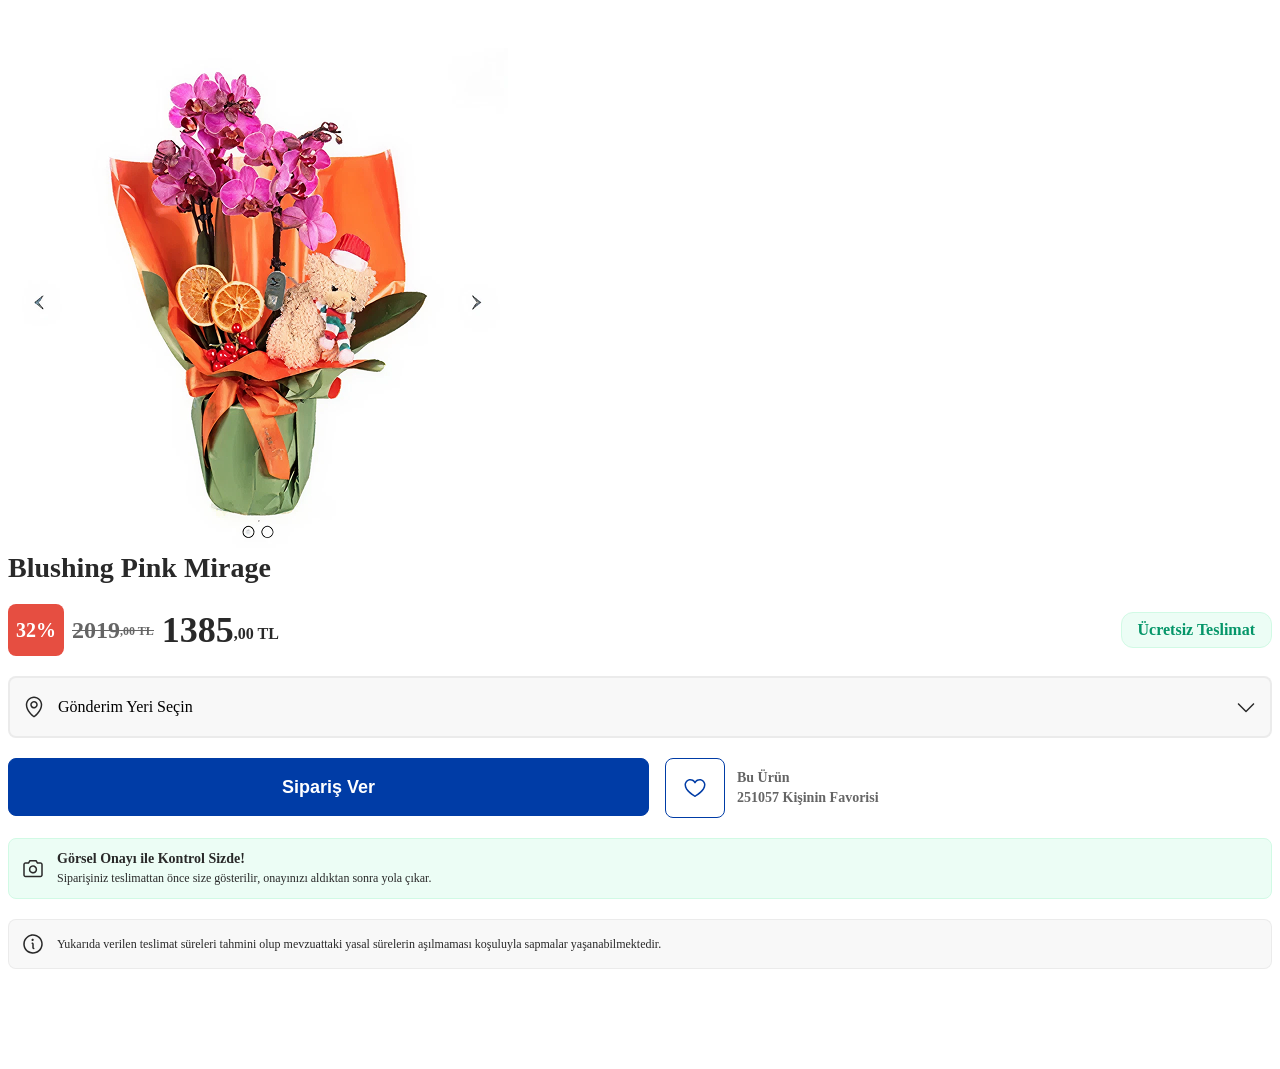
==== adres-secilmedi.html @ fd4423f0 "product detail pages" ====
<!DOCTYPE html>
<html lang="tr">
  <head>
    <meta charset="UTF-8" />
    <meta name="viewport" content="width=device-width, initial-scale=1.0" />
    <meta http-equiv="X-UA-Compatible" content="IE=edge" />
    <title>Adres Seçilmedi</title>
    <!-- Taze Cicek CSS -->
    <link
      rel="stylesheet"
      href="https://www.tazecicek.com/assets/bundle.css?v=1750"
    />
    <link
      rel="stylesheet"
      href="https://www.tazecicek.com/assets/newmenu/css/style.css?v=1750"
    />
    <!-- Custom CSS -->
    <link rel="stylesheet" href="style.css" />
  </head>

  <body style="margin-top: 48px; margin-bottom: 100px">
    <div class="urunmain">
      <div class="container">
        <div class="tc-product-page">
          <div class="row">
            <div class="col-md-6 col-sm-6">
              <img src="tc-images-product-page/product-img.png" />
              <div class="tc-product-favorite-button-wrapper mobile">
                <div class="tc-product-favorite-button">
                  <img
                    src="tc-images-product-page/tc-favorite-icon-active.svg"
                  />
                </div>
              </div>
            </div>
            <!-- Right Block -->
            <div class="col-md-6 col-sm-6" id="sagblokana">
              <div class="tc-product-details">
                <div class="tc-product-title">
                  <h1>Blushing Pink Mirage</h1>
                </div>
                <!-- Price -->
                <div class="tc-product-price-section">
                  <div class="tc-price">
                    <div class="tc-discount-percentage">32%</div>
                    <div class="tc-product-price-old">
                      2019<span>,00 TL</span>
                    </div>
                    <div class="tc-product-price-new">
                      1385<span>,00 TL</span>
                    </div>
                  </div>
                  <div class="tc-delivery-label">Ücretsiz Teslimat</div>
                </div>
                <div class="tc-product-destination-wrapper">
                  <div class="tc-product-destination-section">
                    <!-- Destination Default -->
                    <div class="tc-product-destination default">
                      <span>
                        <img
                          width="24"
                          height="24"
                          src="/tc-images-product-page/destination-black.svg"
                        />
                        Gönderim Yeri Seçin
                      </span>
                      <img src="/tc-images-product-page/tc-caret-down.svg" />
                    </div>

                    <!-- Destination Input Active -->
                    <div class="tc-product-destination active">
                      <img
                        width="24"
                        height="24"
                        src="/tc-images-product-page/destination-black.svg"
                      />
                      <input
                        name="destination"
                        type="text"
                        value="Kadıköy"
                        class="form-control tc-destination-off"
                        placeholder="Mahalleyi, okul, hastane vb. yazın"
                        autocomplete="off"
                      />
                      <input
                        type="image"
                        name="tc-destination-close"
                        class="tc-destination-close"
                        src="/tc-images-product-page/tc-caret-up.svg"
                      />

                      <div class="tc-product-destination-result">
                        <div class="destination-general-info">
                          Göndereceğiniz adrese en yakın mahalle, okul, hastane,
                          avm gibi noktaları yazabilirsiniz.
                        </div>
                        <div class="tc-destination-result-list">
                          <ul>
                            <li data-value="İSTANBUL-ANADOLU">
                              Altıyol Meydanı, Kadıköy Boğa Heykeli, Söğütlü
                              Çeşme Caddesi, Kadıköy/İstanbul
                            </li>
                            <li data-value="İSTANBUL-ANADOLU">
                              Caferağa, Kadıköy Sahili, Kadıköy/İstanbul
                            </li>
                            <li data-value="İSTANBUL-ANADOLU">
                              Kadıköy, Sahrayı Cedit, Kadıköy/İstanbul
                            </li>
                            <li data-value="İSTANBUL-AVRUPA">
                              Kadıköy Mahallesi, Silivri, İSTANBUL-AVRUPA
                            </li>
                            <li data-value="İSTANBUL-ANADOLU">
                              19 Mayıs Mahallesi, Kadıköy, İSTANBUL-ANADOLU
                            </li>
                            <li data-value="İSTANBUL-ANADOLU">
                              Acıbadem Mahallesi, Kadıköy, İSTANBUL-ANADOLU
                            </li>
                            <li data-value="İSTANBUL-ANADOLU">
                              Altıyol Meydanı, Kadıköy, İSTANBUL-ANADOLU
                            </li>
                            <li data-value="İSTANBUL-ANADOLU">
                              Bostancı Mahallesi, Kadıköy, İSTANBUL-ANADOLU
                            </li>
                            <li data-value="İSTANBUL-ANADOLU">
                              Caddebostan Mahallesi, Kadıköy, İSTANBUL-ANADOLU
                            </li>
                          </ul>
                        </div>
                      </div>
                    </div>
                  </div>
                </div>

                <!-- Call to Actions -->
                <div class="tc-product-action-wrapper">
                  <!-- Buttons Desktop-->
                  <div class="tc-product-button-wrapper">
                    <button class="tc-product-button" type="button">
                      Sipariş Ver
                    </button>
                    <div class="tc-product-favorite-button-wrapper">
                      <div class="tc-product-favorite-button">
                        <img
                          src="tc-images-product-page/tc-favorite-icon.svg"
                        />
                        <!-- <img
                          src="tc-images-product-page/tc-favorite-icon-active.svg"
                        /> -->
                      </div>
                      <span>Bu Ürün<br />251057 Kişinin Favorisi</span>
                    </div>
                  </div>
                </div>

                <!-- Mobile Bottom Bar -->
                <div class="tc-product-mobile-bottom">
                  <div class="tc-price">
                    <div class="tc-discount-percentage">32%</div>
                    <div class="tc-bottom-price-wrapper">
                      <div class="tc-product-price-old">
                        2019<span>,00 TL</span>
                      </div>
                      <div class="tc-product-price-new">
                        1385<span>,00 TL</span>
                      </div>
                      <div class="free-delivery-label-mobile">
                        &amp; Ücretsiz Teslimat
                      </div>
                    </div>
                  </div>
                  <button class="tc-product-button" type="button">
                    Sipariş Ver
                  </button>
                </div>

                <!-- Visual Confirmation -->
                <div class="tc-visual-confirmation">
                  <img
                    src="tc-images-product-page/tc-camera.svg"
                    class="tc-camera-icon"
                  />
                  <div class="tc-visual-confirmation-content">
                    Görsel Onayı ile Kontrol Sizde!
                    <span
                      >Siparişiniz teslimattan önce size gösterilir, onayınızı
                      aldıktan sonra yola çıkar.</span
                    >
                  </div>
                </div>

                <!-- Info -->
                <div class="tc-product-info-box">
                  <img
                    src="tc-images-product-page/tc-info.svg"
                    class="tc-info-icon"
                  />
                  <div class="tc-product-info-box-content">
                    Yukarıda verilen teslimat süreleri tahmini olup mevzuattaki
                    yasal sürelerin aşılmaması koşuluyla sapmalar
                    yaşanabilmektedir.
                  </div>
                </div>
              </div>
            </div>
          </div>
        </div>
      </div>
    </div>

    <script src="product-detail.js"></script>
  </body>
</html>
---- style.css ----
.tc-product-details {
  display: flex;
  width: 100%;
  flex-direction: column;
  align-items: flex-start;
  gap: 20px;
  flex: 1 0 0;
}

.tc-product-title h1 {
  color: #292929;
  font-size: 28px;
  font-weight: 600 !important;
  margin: 0;
}

.tc-product-price-section {
  display: flex;
  justify-content: space-between;
  align-items: center;
  width: 100%;
}

.tc-product-price-section .tc-price {
  display: flex;
  align-items: center;
  gap: 8px;
}

.tc-price .tc-product-price-old {
  color: #656565;
  font-size: 24px;
  font-weight: 600 !important;
  line-height: normal;
  position: relative;
  display: inline-block;
}

.tc-price .tc-product-price-old::after {
  content: "";
  position: absolute;
  height: 1px;
  background-color: #656565;
  display: block;
  width: 100%;
  top: 50%;
}

.tc-price .tc-product-price-old span {
  font-size: 12px;
  font-weight: 600 !important;
  display: inline-block;
  vertical-align: middle;
}

.tc-price .tc-product-price-new {
  color: #292929;
  font-size: 36px;
  font-weight: 600 !important;
  position: relative;
  display: inline-block;
}

.tc-price .tc-product-price-new span {
  font-size: 16px;
  font-style: normal;
  font-weight: 600 !important;
  display: inline-block;
  vertical-align: middle;
}

.tc-delivery-label {
  display: flex;
  padding: 8px 16px;
  justify-content: center;
  align-items: center;
  border-radius: 12px;
  border: 1px solid #d1fae5;
  background: #ecfdf5;
  color: #059669;
  text-align: center;
  font-size: 16px;
  font-style: normal;
  font-weight: 600 !important;
}

.tc-discount-percentage {
  display: flex;
  height: 36px;
  padding: 8px;
  justify-content: center;
  align-items: center;
  border-radius: 8px;
  background: #e64e41;
  color: #fff;
  font-size: 20px;
  font-style: normal;
  font-weight: 600 !important;
}

.tc-product-destination {
  display: flex;
  min-height: 58px;
  max-height: 58px;
  padding: 0 12px;
  justify-content: space-between;
  align-items: center;
  align-self: stretch;
  border-radius: 8px;
  border: 2px solid #003ca6;
  background: #003ca6;
}

.tc-product-destination input.tc-destination-on {
  background: #003ca6 !important;
  color: #ffffff !important;
  border: none !important;
  border-radius: 0 !important;
  overflow: hidden;
  text-overflow: ellipsis;
  white-space: nowrap;
  font-size: 14px;
  font-style: normal;
  font-weight: 600 !important;
  line-height: 20px;
  padding: 0 12px;
}

.tc-destination-close {
  width: 24px;
  height: 24px;
}

.tc-product-destination.default {
  border: 2px solid rgba(17, 17, 17, 0.05);
  background: #f8f8f8;
  cursor: pointer;
  user-select: none;
  transition: all 0.3s ease;
}

.tc-product-destination.default:hover {
  background: #e9e9e9;
  transition: all 0.3s ease;
}

.tc-checkbox.tc-fast-delivery-wrapper:hover {
  background: #e9e9e9;
  transition: all 0.3s ease;
}

.tc-product-destination.default span {
  display: flex;
  align-items: center;
  gap: 12px;
  flex: 1 0 0;
}

.tc-product-destination.active {
  border-radius: 8px 8px 0 0;
  border-top: 2px solid #003ca6;
  border-right: 2px solid #003ca6;
  border-left: 2px solid #003ca6;
  border-bottom: none;
  background: #fff;
  position: relative;
  box-sizing: border-box;
}

.tc-product-destination input.tc-destination-off {
  background: #ffffff !important;
  color: #292929 !important;
  border: none !important;
  border-radius: 0 !important;
  overflow: hidden;
  text-overflow: ellipsis;
  white-space: nowrap;
  font-size: 14px;
  font-style: normal;
  font-weight: 600 !important;
  line-height: 20px;
  padding: 0 12px;
}

.tc-product-destination.active {
  display: none;
}

.tc-product-destination-section {
  display: flex;
  flex-direction: column;
  align-items: flex-start;
  gap: 8px;
  align-self: stretch;
}

.tc-date {
  display: flex;
  width: 100%;
  height: 76px;
  padding: 8px;
  flex-direction: column;
  justify-content: center;
  align-items: center;
  gap: 6px;
  align-self: stretch;
  border-radius: 8px;
  border: 1px solid rgba(17, 17, 17, 0.05);
  background: #f8f8f8;
  cursor: pointer;
  user-select: none;
  transition: all 0.3s ease;
}

.tc-date:hover {
  background: #e9e9e9;
  transition: all 0.3s ease;
}

.tc-date.selected {
  cursor: initial;
}

.tc-date .tc-date-date {
  color: #656565;
  text-align: center;
  font-size: 12px;
  font-weight: 600 !important;
  line-height: normal;
}

.tc-date .tc-date-day {
  color: #292929;
  text-align: center;
  font-size: 18px;
  font-weight: 700 !important;
  line-height: 20px;
}

.tc-date.selected {
  border: 2px solid #003ca6;
  background: #003ca6;
}

.tc-date.selected .tc-date-date {
  color: #ffffff;
}

.tc-date.selected .tc-date-day {
  color: #ffffff;
}

.tc-dates {
  display: flex;
  align-items: flex-start;
  gap: 8px;
  align-self: stretch;
}

.tc-date.custom-date-icon {
  gap: 4px;
}

.tc-time {
  width: 100%;
  align-self: stretch;
}

.tc-time-dropdown {
  position: relative;
  width: 100%;
}

.tc-time-select {
  width: 100%;
  min-height: 36px;
  max-height: 36px;
  padding: 0 8px;
  border-radius: 8px;
  border: 2px solid #003ca6;
  background: #003ca6;
  color: #ffffff;
  font-size: 14px;
  font-weight: 700 !important;
  line-height: 20px;
  text-align: center;
  cursor: pointer;
  appearance: none;
  -webkit-appearance: none;
  -moz-appearance: none;
  position: relative;
  transition: all 0.3s ease;
  overflow: visible;
}

.tc-time-dropdown {
  position: relative;
}

.tc-time-dropdown::after {
  content: "";
  position: absolute;
  right: 8px;
  top: 50%;
  transform: translateY(-50%);
  width: 16px;
  height: 16px;
  background-image: url("data:image/svg+xml,%3Csvg xmlns='http://www.w3.org/2000/svg' width='16' height='16' viewBox='0 0 24 24'%3E%3Cpath d='M6 9L12 15L18 9' stroke='white' stroke-width='2.5' stroke-linecap='round' stroke-linejoin='round' fill='none'/%3E%3C/svg%3E");
  background-repeat: no-repeat;
  background-position: center;
  background-size: 16px 16px;
  transition: transform 0.3s ease;
  pointer-events: none;
  z-index: 10;
  display: block;
}

.tc-time-select:focus {
  outline: none;
}

.tc-time-select option {
  background: #ffffff;
  color: #292929;
  padding: 12px;
  font-size: 16px;
  font-weight: 600;
}

.tc-date-wrapper {
  width: 100%;
  display: flex;
  flex-direction: column;
  align-items: flex-start;
  gap: 8px;
}

.tc-checkbox {
  display: flex;
  align-items: center;
  gap: 12px;
  padding: 8px;
  border-radius: 8px;
  background: #f8f8f8;
  border: 1px solid rgba(17, 17, 17, 0.05);
  cursor: pointer;
  user-select: none;
  transition: all 0.3s ease;
}

.tc-checkbox input[type="checkbox"] {
  width: 20px !important;
  height: 20px !important;
  border-radius: 4px !important;
  border: 1px solid rgba(17, 17, 17, 0.05) !important;
  background: #ffffff !important;
  cursor: pointer;
  appearance: none !important;
  -webkit-appearance: none !important;
  -moz-appearance: none !important;
  position: relative;
  flex-shrink: 0;
  margin: 0;
  padding: 0;
  opacity: 0;
  position: absolute;
  z-index: -1;
}

.tc-checkbox input[type="checkbox"]:checked {
  background: #003ca6 !important;
  border-color: #003ca6 !important;
}

.tc-checkbox label {
  color: #292929 !important;
  font-size: 14px !important;
  font-weight: 500 !important;
  cursor: pointer !important;
  margin: 0 !important;
  flex: 1;
  display: flex !important;
  align-items: center;
  gap: 12px;
  position: relative !important;
  padding-left: 28px !important;
}

.tc-checkbox label::before {
  content: "" !important;
  position: absolute !important;
  left: 0 !important;
  width: 20px !important;
  height: 20px !important;
  border-radius: 4px !important;
  border: 1px solid rgba(17, 17, 17, 0.05) !important;
  background: #ffffff !important;
  flex-shrink: 0;
  transition: background-color 0.2s, border-color 0.2s;
}

.tc-checkbox input[type="checkbox"]:checked + label::before {
  background: #003ca6 !important;
  border-color: #003ca6 !important;
}

.tc-checkbox input[type="checkbox"]:not(:checked) + label::before {
  background: #ffffff !important;
  border-color: rgba(17, 17, 17, 0.1) !important;
}

.tc-checkbox label::after {
  content: "" !important;
  position: absolute !important;
  left: 10px !important;
  top: 50% !important;
  transform: translate(-50%, -50%) !important;
  width: 12px !important;
  height: 10px !important;
  background-image: url("data:image/svg+xml,%3Csvg%20width%3D%2212%22%20height%3D%2210%22%20viewBox%3D%220%200%2012%2010%22%20fill%3D%22none%22%20xmlns%3D%22http%3A%2F%2Fwww.w3.org%2F2000%2Fsvg%22%3E%3Cpath%20d%3D%22M4%209.4L0%205.4L1.4%204L4%206.6L10.6%200L12%201.4L4%209.4Z%22%20fill%3D%22white%22%2F%3E%3C%2Fsvg%3E") !important;
  background-repeat: no-repeat !important;
  background-position: center !important;
  background-size: 12px 10px !important;
  opacity: 0;
  transition: opacity 0.2s;
}

.tc-checkbox input[type="checkbox"]:checked + label::after {
  opacity: 1 !important;
}

.tc-checkbox input[type="checkbox"]:not(:checked) + label::after {
  opacity: 0 !important;
}

.tc-fast-delivery-wrapper label span {
  font-weight: 700 !important;
}

.tc-product-destination-wrapper {
  display: flex;
  flex-direction: column;
  align-items: flex-start;
  gap: 12px;
  align-self: stretch;
}

/* Delivery Time Banner */
.tc-delivery-time-banner {
  display: flex;
  align-items: center;
  gap: 12px;
  padding: 12px;
  align-self: stretch;
  border-radius: 8px;
  border: 1px solid #fff3d7;
  background: #fff9ed;
}

.tc-clock-icon,
.tc-warning-icon,
.tc-info-icon,
.tc-track-icon,
.tc-camera-icon {
  width: 24px;
  height: 24px;
  flex-shrink: 0;
}

.tc-delivery-time-content {
  display: flex;
  flex-direction: column;
  align-items: flex-start;
  gap: 4px;
  flex: 1;
}

.tc-delivery-time-header {
  width: 100%;
}

.tc-delivery-time-text {
  color: #292929;
  font-size: 14px;
  font-style: normal;
  font-weight: 700 !important;
  line-height: 20px;
}

.tc-delivery-progress-wrapper {
  width: 100%;
}

.tc-delivery-progress-bar {
  width: 100%;
  height: 4px;
  border-radius: 2px;
  background: #dcdcdc;
  overflow: hidden;
  position: relative;
}

.tc-delivery-progress-fill {
  height: 100%;
  background: #003ca6;
  border-radius: 2px;
  width: 0%;
  transition: width 1s ease-out;
}

.tc-delivery-time-subtext {
  color: #292929;
  font-size: 12px;
  font-style: normal;
  font-weight: 400;
  line-height: 16px;
}

.tc-no-delivery {
  display: flex;
  align-items: center;
  gap: 12px;
  padding: 12px;
  align-self: stretch;
  border-radius: 8px;
  border: 1px solid #fee2e2;
  background: #fef2f2;
}

.tc-no-delivery-content {
  color: #292929;
  font-size: 16px;
  font-style: normal;
  font-weight: 700 !important;
  line-height: normal;
}

.tc-no-same-day-delivery {
  display: flex;
  align-items: flex-start;
  gap: 12px;
  padding: 12px;
  align-self: stretch;
  border-radius: 8px;
  border: 1px solid #fee2e2;
  background: #fef2f2;
  flex-direction: column;
}

.tc-no-same-day-delivery-content {
  color: #292929;
  font-size: 16px;
  font-style: normal;
  font-weight: 700 !important;
  line-height: normal;
  display: flex;
  align-items: center;
  gap: 12px;
  align-self: stretch;
}

.tc-product-action-wrapper {
  display: flex;
  flex-direction: column;
  align-items: flex-start;
  gap: 12px;
  align-self: stretch;
}

.tc-shipment-request-wrapper {
  display: flex;
  padding: 8px;
  justify-content: space-between;
  align-items: center;
  border-radius: 16px;
  border: 1px solid rgba(17, 17, 17, 0.05);
  background: #f8f8f8;
  width: 100%;
  padding-left: 12px !important;
}

.tc-shipment-request-wrapper label {
  font-size: 16px !important;
}

.tc-shipment-delivery-label {
  display: flex;
  padding: 8px 16px;
  justify-content: center;
  align-items: center;
  gap: 8px;
  border-radius: 12px;
  border: 1px solid #d1fae5;
  background: #ecfdf5;
  transition: background-color 0.2s ease, border-color 0.2s ease;
}

.tc-shipment-delivery-label span {
  font-weight: 700 !important;
}

.tc-shipment-request-wrapper:has(input[type="checkbox"]:checked) {
  background: #ffffff;
  border-color: rgba(17, 17, 17, 0.1);
}

.tc-product-button {
  display: flex;
  height: 58px;
  justify-content: center;
  align-items: center;
  flex: 1 0 0;
  color: #fff;
  font-size: 18px;
  font-style: normal;
  font-weight: 600 !important;
  line-height: 24px;
  border-radius: 8px;
  background: #003ca6;
  border: 1px solid #003ca6;
  padding: 0 16px;
  user-select: none;
  transition: all 0.3s ease;
}

.tc-product-button:hover {
  border: 1px solid #003ca6;
  color: #003ca6;
  background-color: #e7f0ff;
  transition: all 0.3s ease;
}

.tc-product-button[disabled] {
  background-color: #dcdcdc;
  border-color: #dcdcdc;
  color: rgba(17, 17, 17, 0.3);
}

.tc-btn-same-day-delivery-products .tc-caret-right {
  background-image: url("data:image/svg+xml,%3Csvg%20xmlns='http://www.w3.org/2000/svg'%20width='20'%20height='20'%20viewBox='0%200%2020%2020'%20fill='none'%3E%3Cpath%20d='M14.4133%2010.6632L8.16331%2016.9132C7.98719%2017.0894%207.74832%2017.1883%207.49925%2017.1883C7.25017%2017.1883%207.0113%2017.0894%206.83518%2016.9132C6.65906%2016.7371%206.56012%2016.4983%206.56012%2016.2492C6.56012%2016.0001%206.65906%2015.7612%206.83518%2015.5851L12.4219%209.99997L6.83675%204.41325C6.74954%204.32604%206.68036%204.22251%206.63317%204.10857C6.58597%203.99463%206.56168%203.87251%206.56168%203.74918C6.56168%203.62586%206.58597%203.50374%206.63317%203.3898C6.68036%203.27586%206.74954%203.17233%206.83675%203.08512C6.92395%202.99792%207.02748%202.92874%207.14142%202.88155C7.25536%202.83435%207.37748%202.81006%207.50081%202.81006C7.62414%202.81006%207.74626%202.83435%207.8602%202.88155C7.97414%202.92874%208.07767%202.99792%208.16487%203.08512L14.4149%209.33512C14.5022%209.42232%2014.5714%209.5259%2014.6186%209.63991C14.6658%209.75392%2014.69%209.87612%2014.6898%209.99951C14.6897%2010.1229%2014.6652%2010.245%2014.6177%2010.3589C14.5703%2010.4728%2014.5008%2010.5763%2014.4133%2010.6632Z'%20fill='white'/%3E%3C/svg%3E");
  background-repeat: no-repeat;
  background-position: center;
  background-size: 20px 20px;
  width: 20px;
  height: 20px;
  margin-left: 8px;
  transition: all 0.3s ease;
}

.tc-product-button:hover .tc-caret-right {
  background-image: url("data:image/svg+xml,%3Csvg%20xmlns='http://www.w3.org/2000/svg'%20width='20'%20height='20'%20viewBox='0%200%2020%2020'%20fill='none'%3E%3Cpath%20d='M14.4133%2010.6632L8.16331%2016.9132C7.98719%2017.0894%207.74832%2017.1883%207.49925%2017.1883C7.25017%2017.1883%207.0113%2017.0894%206.83518%2016.9132C6.65906%2016.7371%206.56012%2016.4983%206.56012%2016.2492C6.56012%2016.0001%206.65906%2015.7612%206.83518%2015.5851L12.4219%209.99997L6.83675%204.41325C6.74954%204.32604%206.68036%204.22251%206.63317%204.10857C6.58597%203.99463%206.56168%203.87251%206.56168%203.74918C6.56168%203.62586%206.58597%203.50374%206.63317%203.3898C6.68036%203.27586%206.74954%203.17233%206.83675%203.08512C6.92395%202.99792%207.02748%202.92874%207.14142%202.88155C7.25536%202.83435%207.37748%202.81006%207.50081%202.81006C7.62414%202.81006%207.74626%202.83435%207.8602%202.88155C7.97414%202.92874%208.07767%202.99792%208.16487%203.08512L14.4149%209.33512C14.5022%209.42232%2014.5714%209.5259%2014.6186%209.63991C14.6658%209.75392%2014.69%209.87612%2014.6898%209.99951C14.6897%2010.1229%2014.6652%2010.245%2014.6177%2010.3589C14.5703%2010.4728%2014.5008%2010.5763%2014.4133%2010.6632Z'%20fill='%23003CA6'/%3E%3C/svg%3E");
  transition: all 0.3s ease;
}

.tc-product-favorite-button {
  display: flex;
  width: 58px;
  height: 58px;
  justify-content: center;
  align-items: center;
  border-radius: 8px;
  background-color: #fff;
  border: 1px solid #003ca6;
  transition: all 0.3s ease;
  cursor: pointer;
}

.tc-product-favorite-button:hover {
  background-color: #e7f0ff;
  transition: all 0.3s ease;
}

.tc-product-favorite-button img {
  width: 24px;
  height: 24px;
}

.tc-product-button-wrapper {
  display: flex;
  align-items: flex-start;
  gap: 16px;
  align-self: stretch;
}

.tc-product-favorite-button-wrapper {
  display: flex;
  align-items: center;
  gap: 12px;
  flex: 1 0 0;
}

.tc-product-favorite-button-wrapper span {
  color: #656565;
  font-size: 14px;
  font-style: normal;
  font-weight: 600 !important;
  line-height: 20px;
}

.tc-product-action-wrapper .tc-btn-same-day-delivery-products {
  display: flex;
}

.tc-product-action-wrapper:has(
    .tc-shipment-request-wrapper input[type="checkbox"]:checked
  )
  .tc-product-button {
  display: flex;
}

.tc-product-action-wrapper:has(
    .tc-shipment-request-wrapper input[type="checkbox"]:checked
  )
  .tc-btn-same-day-delivery-products {
  display: none;
}

.tc-visual-confirmation {
  display: flex;
  padding: 12px;
  align-items: center;
  gap: 12px;
  align-self: stretch;
  border-radius: 8px;
  border: 1px solid #d1fae5;
  background: #ecfdf5;
}

.tc-visual-confirmation-content {
  display: flex;
  flex-direction: column;
  align-items: flex-start;
  gap: 4px;
  flex: 1 0 0;
  color: #292929;
  font-size: 14px;
  font-style: normal;
  font-weight: 700 !important;
}

.tc-visual-confirmation-content span {
  font-size: 12px;
  font-weight: 400 !important;
}

.tc-product-info-box {
  display: flex;
  padding: 12px;
  align-items: center;
  gap: 12px;
  align-self: stretch;
  border-radius: 8px;
  border: 1px solid rgba(17, 17, 17, 0.05);
  background: #f8f8f8;
}

.tc-product-info-box-content {
  display: flex;
  flex-direction: column;
  align-items: flex-start;
  gap: 4px;
  flex: 1 0 0;
  color: #292929;
  font-size: 12px;
  font-style: normal;
  font-weight: 400 !important;
}

.tc-product-destination-result {
  z-index: 9999;
  width: -webkit-fill-available;
  max-width: 100%;
  min-width: -webkit-fill-available;
  display: block;
  font-size: 16px;
  list-style-type: none;
  border-top: none;
  position: absolute;
  border-radius: 0 0 8px 8px;
  border-right: 2px solid #003ca6;
  border-bottom: 2px solid #003ca6;
  border-left: 2px solid #003ca6;
  background: #fff;
  box-shadow: 0px 16px 8px 0 rgba(78, 81, 83, 0.2);
  top: calc(100% - 2px);
  left: -2px;
  right: -2px;
}

.destination-general-info {
  color: #656565;
  font-size: 14px;
  font-style: normal;
  font-weight: 600 !important;
  padding: 8px;
}

.tc-destination-result-list ul {
  margin-left: auto;
  margin-right: auto;
  color: #292929;
  list-style: none;
  -webkit-padding-start: 0px;
  overflow-x: hidden;
  max-height: 300px;
}

.tc-destination-result-list ul li {
  padding-top: 12px;
  padding-bottom: 12px;
  padding-left: 40px;
  padding-right: 12px;
  list-style-type: none;
  text-align: left;
  font-size: 14px;
  color: #292929;
  text-transform: capitalize;
  font-weight: 400 !important;
  height: auto;
  line-height: 21px;
  border-bottom: 1px solid rgba(17, 17, 17, 0.05);
  cursor: pointer;
  background-image: url(tc-images-product-page/destination-blue.svg);
  background-repeat: no-repeat;
  background-size: 20px;
  background-position: 12px 12px;
}

.tc-destination-result-list ul li:hover {
  background-color: #f8f8f8;
}

.tc-same-day-delivery-products {
  display: flex;
  width: 100%;
  padding: 12px;
  flex-direction: column;
  align-items: flex-start;
  gap: 12px;
  border-radius: 8px;
  border: 1px solid rgba(17, 17, 17, 0.05);
  background: #e7f0ff;
}

.tc-same-day-delivery-products .tc-title {
  display: flex;
  justify-content: space-between;
  align-items: center;
  align-self: stretch;
}

.tc-same-day-delivery-products .tc-title .tc-title-left {
  display: flex;
  align-items: center;
  gap: 8px;
  color: #292929;
  font-size: 16px;
  font-style: normal;
  font-weight: 700 !important;
  line-height: normal;
}

.tc-same-day-delivery-products .tc-title .tc-title-right {
  display: flex;
  justify-content: center;
  align-items: center;
  gap: 4px;
  color: #003ca6;
  font-size: 16px;
  font-style: normal;
  font-weight: 700 !important;
  line-height: normal;
  text-decoration-line: underline;
  text-decoration-style: solid;
  text-decoration-skip-ink: none;
  text-decoration-thickness: auto;
  text-underline-offset: auto;
  text-underline-position: from-font;
}

.tc-same-day-products-wrapper {
  display: flex;
  align-items: flex-start;
  align-content: flex-start;
  gap: 12px;
  align-self: stretch;
  flex-wrap: wrap;
}

.tc-same-day-product-item {
  display: flex;
  min-width: 240px;
  padding: 8px;
  align-items: center;
  gap: 12px;
  flex: 1 0 0;
  border-radius: 8px;
  border: 1px solid rgba(17, 17, 17, 0.05);
  background: #fff;
  transition: all 0.3s ease;
}

.tc-same-day-product-item:hover {
  background: #f8f8f8;
  transition: all 0.3s ease;
}

.tc-same-day-product-item img {
  display: flex;
  width: 64px;
  height: 64px;
  border-radius: 8px;
  border: 1px solid rgba(17, 17, 17, 0.05);
  background-color: white;
}

.tc-same-day-product-details {
  display: flex;
  flex-direction: column;
  align-items: flex-start;
  gap: 16px;
  flex: 1 0 0;
}

.tc-same-day-product-details .tc-product-name {
  display: -webkit-box;
  -webkit-box-orient: vertical;
  -webkit-line-clamp: 1;
  align-self: stretch;
  overflow: hidden;
  color: #292929;
  text-overflow: ellipsis;
  font-size: 14px;
  font-style: normal;
  font-weight: 700 !important;
  line-height: 16px;
}

.tc-same-day-product-details .tc-price {
  display: flex;
  align-items: center;
  gap: 4px;
  flex: 1 0 0;
}

.tc-same-day-product-details .tc-price .tc-discount-percentage {
  font-size: 14px;
  display: flex;
  height: 24px;
  padding: 4px;
  border-radius: 4px;
  justify-content: center;
  align-items: center;
  line-height: normal;
}

.tc-same-day-product-details .tc-price .tc-product-price-old {
  font-size: 12px;
}

.tc-same-day-product-details .tc-price .tc-product-price-old span {
  font-size: 8px;
}

.tc-same-day-product-details .tc-price .tc-product-price-new {
  font-size: 16px;
}

.tc-same-day-product-details .tc-price .tc-product-price-new span {
  font-size: 10px;
}

.tc-time-mobile {
  display: none;
}

.tc-product-mobile-bottom {
  position: fixed;
  align-items: center;
  bottom: 0;
  left: 0;
  padding: 8px;
  z-index: 999;
  width: 100%;
  background-color: white;
  box-shadow: 0 -5px 10px 0 rgba(0, 0, 0, 0.06);
  gap: 12px;
  display: none;
}

.tc-bottom-price-wrapper {
  display: flex;
  flex-direction: column;
  align-items: flex-start;
  justify-content: center;
}

.tc-product-mobile-bottom .tc-price {
  display: flex;
  height: -webkit-fill-available;
  gap: 8px;
  align-items: center;
  flex: 0 0 54%;
}

.tc-product-mobile-bottom button.tc-product-button {
  font-size: 18px;
}

.tc-product-mobile-bottom .tc-discount-percentage {
  height: 100%;
  font-size: 14px;
}

.tc-bottom-price-wrapper .tc-product-price-old {
  font-size: 12px;
}

.tc-bottom-price-wrapper .tc-product-price-old span {
  font-size: 8px;
}

.tc-bottom-price-wrapper .tc-product-price-new {
  font-size: 16px;
}

.tc-bottom-price-wrapper .tc-product-price-new span {
  font-size: 10px;
}

.free-delivery-label-mobile {
  color: #51b549;
  font-size: 12px;
}

.tc-fast-delivery-wrapper:has(input[type="checkbox"]:checked) {
  background: #e7f0ff;
  border-color: rgba(17, 17, 17, 0.05);
}

.tc-product-favorite-button-wrapper.mobile {
  position: absolute !important;
  top: 15px;
  right: 15px;
  display: none;
}

.tc-product-favorite-button-wrapper.mobile .tc-product-favorite-button {
  width: 40px;
  height: 40px;
  border: 1px solid rgba(17, 17, 17, 0.05);
}

@media (max-width: 1148px) {
  .tc-same-day-delivery-products {
    padding: 0;
    gap: 0;
  }
  .tc-same-day-delivery-products .tc-title {
    padding: 12px;
  }
  .tc-same-day-products-wrapper {
    flex-wrap: nowrap;
    padding-left: 12px;
    padding-bottom: 12px;
    padding-right: 12px;
    overflow-x: auto;
  }
  .tc-same-day-product-item {
    min-width: 280px;
  }
  .tc-shipment-delivery-label {
    font-size: 12px;
    gap: 4px;
    padding: 4px;
    height: auto;
    width: 100%;
    border-radius: 8px;
  }
  .tc-shipment-request-wrapper label {
    font-size: 14px !important;
  }
  .tc-shipment-request-wrapper {
    flex-direction: column;
    align-items: flex-start;
    padding: 12px;
    border-radius: 12px;
  }
  .tc-checkbox label {
    width: 100%;
  }
  .tc-product-button {
    font-size: 14px;
  }
}

@media (max-width: 992px) {
  .tc-same-day-products-wrapper {
    -webkit-overflow-scrolling: touch;
    scroll-behavior: smooth;
    -ms-overflow-style: none;
    scrollbar-width: none;
  }
  .tc-same-day-products-wrapper::-webkit-scrollbar {
    display: none;
  }
  .tc-product-title h1 {
    font-size: 16px;
    margin-top: 8px;
  }
  .tc-product-price-section {
    display: none !important;
  }
  .tc-product-action-wrapper {
    display: none !important;
  }
  .tc-time {
    display: none !important;
  }
  .tc-time-mobile {
    display: flex;
    width: 100%;
    align-items: flex-start;
    gap: 8px;
    flex: 0 0 100%;
    -webkit-overflow-scrolling: touch;
    scroll-behavior: smooth;
    -ms-overflow-style: none;
    scrollbar-width: none;
    overflow-x: auto;
  }

  .tc-time-mobile-item {
    display: flex;
    align-items: center;
    width: 29%;
    padding-left: 0;
    flex: 0 0 auto;
    min-height: 36px;
    max-height: 36px;
    padding: 0 8px;
    border-radius: 8px;
    border: 1px solid rgba(17, 17, 17, 0.05);
    background: #f8f8f8;
    color: #292929;
    font-size: 14px;
    font-weight: 700 !important;
    line-height: 20px;
    text-align: center;
    cursor: pointer;
    appearance: none;
    -webkit-appearance: none;
    -moz-appearance: none;
    justify-content: center;
  }

  .tc-time-mobile-item.selected {
    border: 1px solid #003ca6;
    background: #003ca6;
    color: #ffffff;
  }
  .tc-product-mobile-bottom {
    display: flex !important;
  }

  .tc-same-day-delivery-products .tc-title .tc-title-right,
  .tc-same-day-delivery-products .tc-title .tc-title-left {
    font-size: 14px;
  }

  .tc-same-day-delivery-products .tc-title .tc-title-left img {
    width: 24px;
    height: 24px;
  }

  .tc-same-day-delivery-products .tc-title .tc-title-right img {
    width: 16px;
    height: 16px;
  }

  .tc-same-day-products-wrapper {
    padding-left: 8px;
    padding-bottom: 8px;
    padding-right: 8px;
  }

  .tc-same-day-delivery-products .tc-title {
    padding: 8px;
  }

  .tc-same-day-products-wrapper {
    gap: 8px;
  }
  .tc-product-details {
    gap: 16px;
  }
  .tc-date .tc-date-day {
    font-size: 16px;
  }
  .tc-product-favorite-button-wrapper.mobile {
    display: block;
  }
}
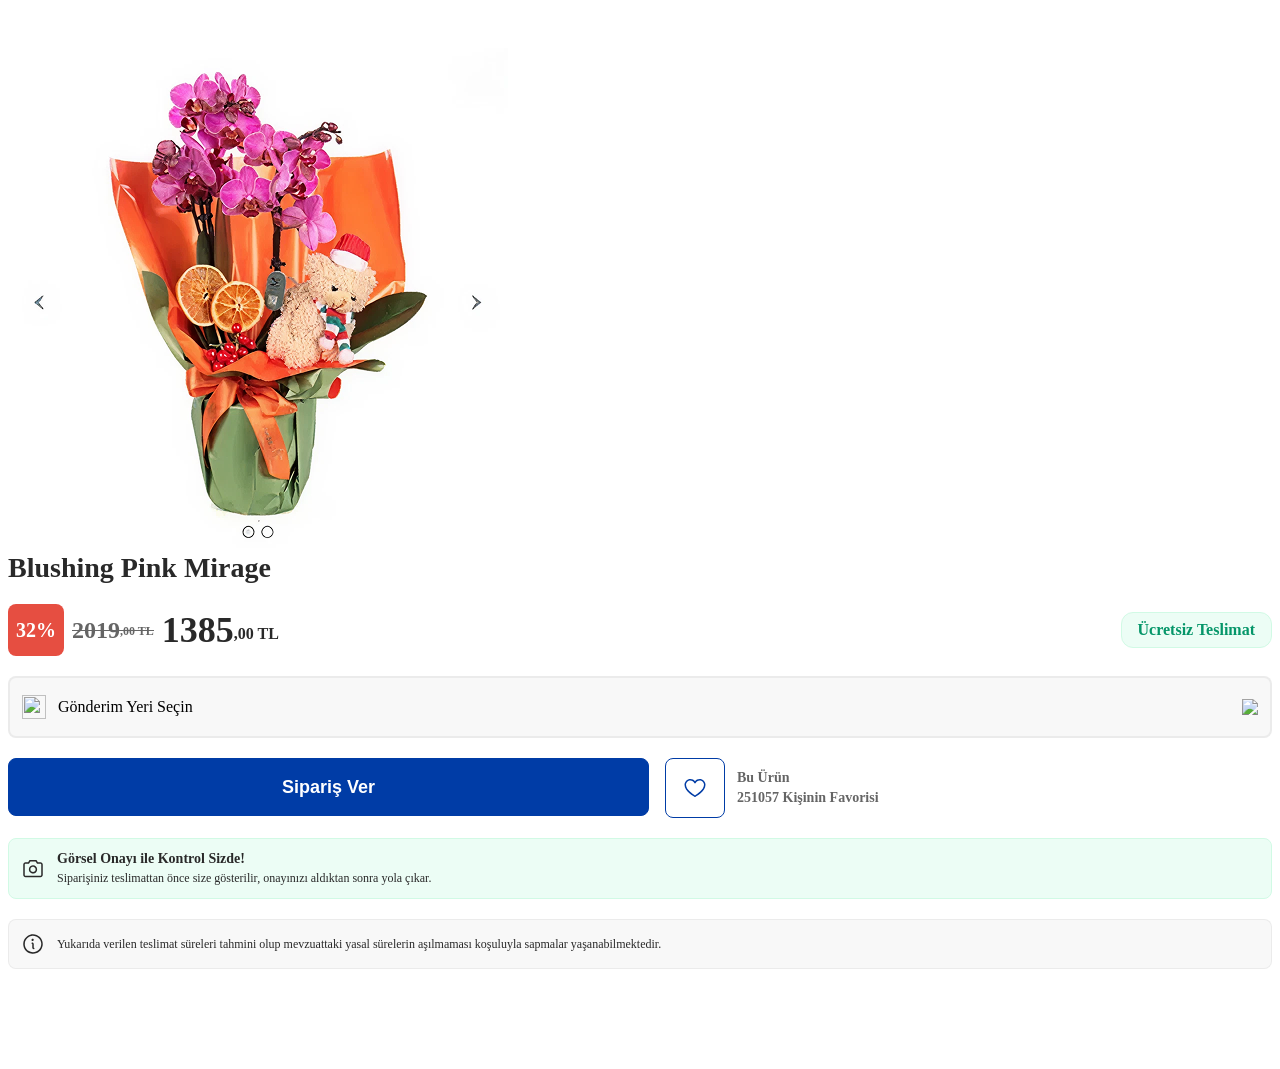
==== commit d54778d9: "product detail pages" ====
--- a/adres-secilmedi.html
+++ b/adres-secilmedi.html
@@ -24,11 +24,11 @@
         <div class="tc-product-page">
           <div class="row">
             <div class="col-md-6 col-sm-6">
-              <img src="tc-images-product-page/product-img.png" />
+              <img src="/tc-images-product-page/product-img.png" />
               <div class="tc-product-favorite-button-wrapper mobile">
                 <div class="tc-product-favorite-button">
                   <img
-                    src="tc-images-product-page/tc-favorite-icon-active.svg"
+                    src="/tc-images-product-page/tc-favorite-icon-active.svg"
                   />
                 </div>
               </div>
@@ -60,11 +60,11 @@
                         <img
                           width="24"
                           height="24"
-                          src="/tc-images-product-page/destination-black.svg"
+                          src="//tc-images-product-page/destination-black.svg"
                         />
                         Gönderim Yeri Seçin
                       </span>
-                      <img src="/tc-images-product-page/tc-caret-down.svg" />
+                      <img src="//tc-images-product-page/tc-caret-down.svg" />
                     </div>
 
                     <!-- Destination Input Active -->
@@ -72,7 +72,7 @@
                       <img
                         width="24"
                         height="24"
-                        src="/tc-images-product-page/destination-black.svg"
+                        src="//tc-images-product-page/destination-black.svg"
                       />
                       <input
                         name="destination"
@@ -86,7 +86,7 @@
                         type="image"
                         name="tc-destination-close"
                         class="tc-destination-close"
-                        src="/tc-images-product-page/tc-caret-up.svg"
+                        src="//tc-images-product-page/tc-caret-up.svg"
                       />
 
                       <div class="tc-product-destination-result">
@@ -141,10 +141,10 @@
                     <div class="tc-product-favorite-button-wrapper">
                       <div class="tc-product-favorite-button">
                         <img
-                          src="tc-images-product-page/tc-favorite-icon.svg"
+                          src="/tc-images-product-page/tc-favorite-icon.svg"
                         />
                         <!-- <img
-                          src="tc-images-product-page/tc-favorite-icon-active.svg"
+                          src="/tc-images-product-page/tc-favorite-icon-active.svg"
                         /> -->
                       </div>
                       <span>Bu Ürün<br />251057 Kişinin Favorisi</span>
@@ -176,7 +176,7 @@
                 <!-- Visual Confirmation -->
                 <div class="tc-visual-confirmation">
                   <img
-                    src="tc-images-product-page/tc-camera.svg"
+                    src="/tc-images-product-page/tc-camera.svg"
                     class="tc-camera-icon"
                   />
                   <div class="tc-visual-confirmation-content">
@@ -191,7 +191,7 @@
                 <!-- Info -->
                 <div class="tc-product-info-box">
                   <img
-                    src="tc-images-product-page/tc-info.svg"
+                    src="/tc-images-product-page/tc-info.svg"
                     class="tc-info-icon"
                   />
                   <div class="tc-product-info-box-content">
--- a/style.css
+++ b/style.css
@@ -820,7 +820,7 @@
   line-height: 21px;
   border-bottom: 1px solid rgba(17, 17, 17, 0.05);
   cursor: pointer;
-  background-image: url(tc-images-product-page/destination-blue.svg);
+  background-image: url(/tc-images-product-page/destination-blue.svg);
   background-repeat: no-repeat;
   background-size: 20px;
   background-position: 12px 12px;
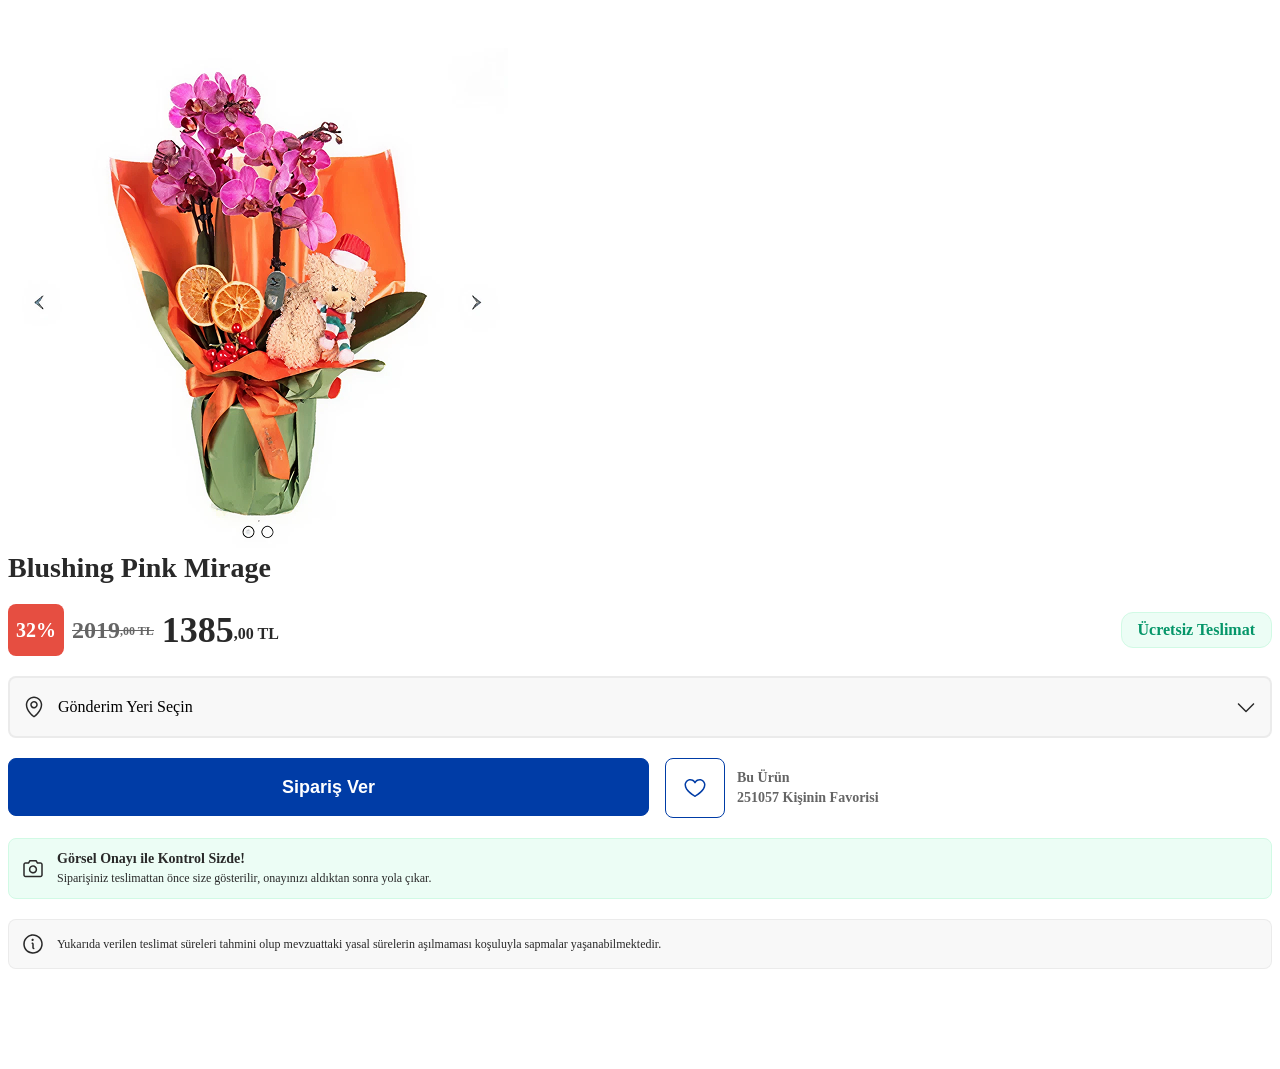
==== commit 931906f0: "product detail pages" ====
--- a/adres-secilmedi.html
+++ b/adres-secilmedi.html
@@ -24,11 +24,11 @@
         <div class="tc-product-page">
           <div class="row">
             <div class="col-md-6 col-sm-6">
-              <img src="/tc-images-product-page/product-img.png" />
+              <img src="tc-images-product-page/product-img.png" />
               <div class="tc-product-favorite-button-wrapper mobile">
                 <div class="tc-product-favorite-button">
                   <img
-                    src="/tc-images-product-page/tc-favorite-icon-active.svg"
+                    src="tc-images-product-page/tc-favorite-icon-active.svg"
                   />
                 </div>
               </div>
@@ -60,11 +60,11 @@
                         <img
                           width="24"
                           height="24"
-                          src="//tc-images-product-page/destination-black.svg"
+                          src="/tc-images-product-page/destination-black.svg"
                         />
                         Gönderim Yeri Seçin
                       </span>
-                      <img src="//tc-images-product-page/tc-caret-down.svg" />
+                      <img src="/tc-images-product-page/tc-caret-down.svg" />
                     </div>
 
                     <!-- Destination Input Active -->
@@ -72,7 +72,7 @@
                       <img
                         width="24"
                         height="24"
-                        src="//tc-images-product-page/destination-black.svg"
+                        src="/tc-images-product-page/destination-black.svg"
                       />
                       <input
                         name="destination"
@@ -86,7 +86,7 @@
                         type="image"
                         name="tc-destination-close"
                         class="tc-destination-close"
-                        src="//tc-images-product-page/tc-caret-up.svg"
+                        src="/tc-images-product-page/tc-caret-up.svg"
                       />
 
                       <div class="tc-product-destination-result">
@@ -141,10 +141,10 @@
                     <div class="tc-product-favorite-button-wrapper">
                       <div class="tc-product-favorite-button">
                         <img
-                          src="/tc-images-product-page/tc-favorite-icon.svg"
+                          src="tc-images-product-page/tc-favorite-icon.svg"
                         />
                         <!-- <img
-                          src="/tc-images-product-page/tc-favorite-icon-active.svg"
+                          src="tc-images-product-page/tc-favorite-icon-active.svg"
                         /> -->
                       </div>
                       <span>Bu Ürün<br />251057 Kişinin Favorisi</span>
@@ -176,7 +176,7 @@
                 <!-- Visual Confirmation -->
                 <div class="tc-visual-confirmation">
                   <img
-                    src="/tc-images-product-page/tc-camera.svg"
+                    src="tc-images-product-page/tc-camera.svg"
                     class="tc-camera-icon"
                   />
                   <div class="tc-visual-confirmation-content">
@@ -191,7 +191,7 @@
                 <!-- Info -->
                 <div class="tc-product-info-box">
                   <img
-                    src="/tc-images-product-page/tc-info.svg"
+                    src="tc-images-product-page/tc-info.svg"
                     class="tc-info-icon"
                   />
                   <div class="tc-product-info-box-content">
--- a/style.css
+++ b/style.css
@@ -820,7 +820,7 @@
   line-height: 21px;
   border-bottom: 1px solid rgba(17, 17, 17, 0.05);
   cursor: pointer;
-  background-image: url(/tc-images-product-page/destination-blue.svg);
+  background-image: url(tc-images-product-page/destination-blue.svg);
   background-repeat: no-repeat;
   background-size: 20px;
   background-position: 12px 12px;
